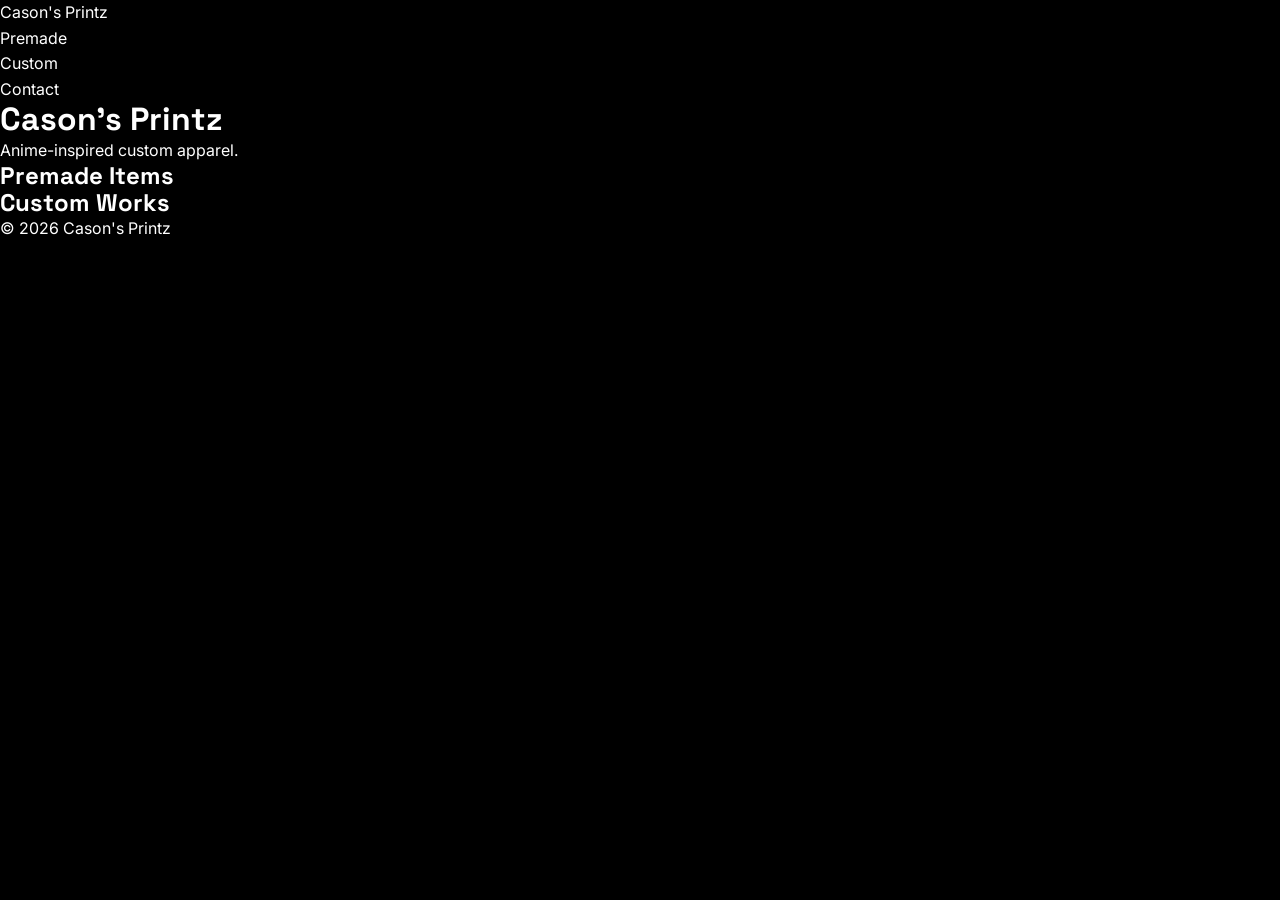
==== index.html @ 518557c8 "Stage 1: project scaffold - Folder structure (css/, js/, images/products/) - index.html shell (hero " ====
<!DOCTYPE html>
<html lang="en">
<head>
  <meta charset="UTF-8" />
  <meta name="viewport" content="width=device-width, initial-scale=1.0" />
  <title>Cason's Printz — Anime-Inspired Custom Apparel</title>
  <meta name="description" content="Cason's Printz — clean, modern, anime-inspired custom apparel. Premade prints and fully custom designs." />

  <!-- Google Fonts (Space Grotesk for headings, Inter for body) -->
  <link rel="preconnect" href="https://fonts.googleapis.com" />
  <link rel="preconnect" href="https://fonts.gstatic.com" crossorigin />
  <link href="https://fonts.googleapis.com/css2?family=Inter:wght@400;500;700&family=Space+Grotesk:wght@500;700&display=swap" rel="stylesheet" />

  <link rel="stylesheet" href="css/styles.css" />
</head>
<body>
  <!-- ===================== HERO / HEADER ===================== -->
  <header id="top" class="hero">
    <nav class="nav">
      <a href="#top" class="brand">Cason's Printz</a>
      <ul class="nav-links">
        <li><a href="#premade">Premade</a></li>
        <li><a href="#custom">Custom</a></li>
        <li><a href="#footer">Contact</a></li>
      </ul>
    </nav>

    <div class="hero-content">
      <h1>Cason's Printz</h1>
      <p class="tagline">Anime-inspired custom apparel.</p>
      <!-- Stage 2 will flesh out hero copy, CTA buttons, and visuals -->
    </div>
  </header>

  <main>
    <!-- ===================== PREMADE ITEMS ===================== -->
    <section id="premade" class="section">
      <div class="container">
        <h2 class="section-title">Premade Items</h2>
        <!-- Product grid injected by js/main.js -->
        <div id="premade-grid" class="product-grid"></div>
      </div>
    </section>

    <!-- ===================== CUSTOM WORKS ===================== -->
    <section id="custom" class="section">
      <div class="container">
        <h2 class="section-title">Custom Works</h2>
        <!-- Product grid injected by js/main.js -->
        <div id="custom-grid" class="product-grid"></div>
      </div>
    </section>

    <!-- ===================== PRODUCT DETAIL VIEW ===================== -->
    <!-- Hash-router (#product/<id>) swaps this in over the page. Built in Stage 4. -->
    <section id="product-view" class="section" hidden>
      <div class="container" id="product-view-content"></div>
    </section>
  </main>

  <!-- ===================== FOOTER ===================== -->
  <footer id="footer" class="footer">
    <div class="container">
      <p>&copy; <span id="year"></span> Cason's Printz</p>
      <!-- Social + contact placeholders built out in Stage 6 -->
    </div>
  </footer>

  <script src="js/main.js"></script>
</body>
</html>
---- css/styles.css ----
/* ==========================================================================
   Cason's Printz — Base Styles
   Stage 1: design tokens / CSS variables only.
   Full layout & component styling lands in Stage 2 (style pass).
   ========================================================================== */

:root {
  /* --- Color palette --- */
  --color-bg: #000000;          /* near-black background */
  --color-surface: #0d0d0f;     /* slightly lifted panels / cards */
  --color-surface-2: #161619;   /* hover / elevated surface */
  --color-text: #ffffff;        /* primary text */
  --color-text-muted: #b3b3b8;  /* secondary text */
  --color-accent: #ff6eb4;      /* cherry blossom pink */
  --color-accent-soft: #ff9ccb; /* lighter pink for hovers/highlights */
  --color-border: #26262b;      /* subtle dividers / card borders */

  /* --- Typography --- */
  --font-heading: "Space Grotesk", "Segoe UI", system-ui, sans-serif;
  --font-body: "Inter", "Segoe UI", system-ui, sans-serif;
  --weight-body: 400;
  --weight-medium: 500;
  --weight-bold: 700;

  /* --- Spacing / layout --- */
  --max-width: 1200px;
  --gap: 1.5rem;
  --radius: 14px;
  --radius-sm: 8px;

  /* --- Effects --- */
  --shadow: 0 8px 30px rgba(0, 0, 0, 0.55);
  --glow: 0 0 0 1px rgba(255, 110, 180, 0.35), 0 0 24px rgba(255, 110, 180, 0.25);
  --transition: 180ms ease;
}

/* --- Reset / base (minimal for Stage 1) --- */
*,
*::before,
*::after {
  box-sizing: border-box;
  margin: 0;
  padding: 0;
}

html {
  scroll-behavior: smooth;
}

body {
  background-color: var(--color-bg);
  color: var(--color-text);
  font-family: var(--font-body);
  font-weight: var(--weight-body);
  line-height: 1.6;
  -webkit-font-smoothing: antialiased;
}

h1, h2, h3 {
  font-family: var(--font-heading);
  font-weight: var(--weight-bold);
  line-height: 1.1;
}

a {
  color: inherit;
  text-decoration: none;
}

img {
  max-width: 100%;
  display: block;
}
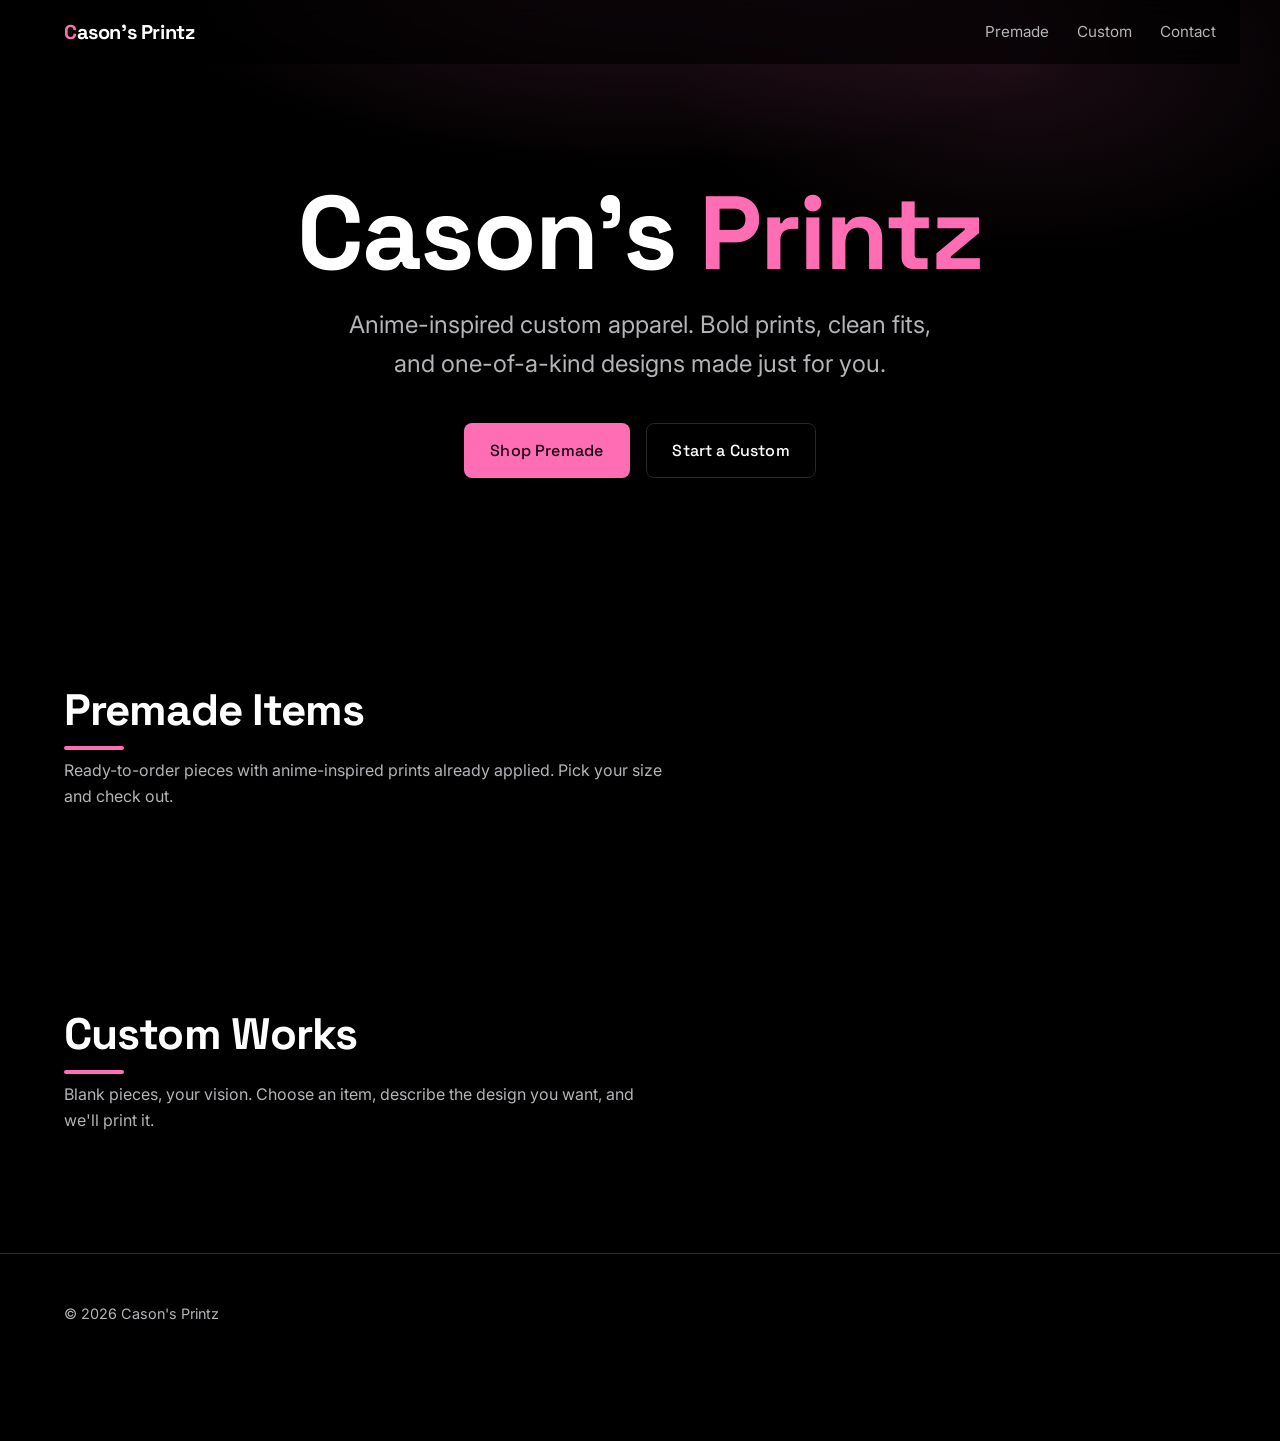
==== commit 1c2d4a29: "Stage 2: style pass - Full dark anime-boutique theme (black/white/cherry-blossom pink) - Sticky blur" ====
--- a/index.html
+++ b/index.html
@@ -26,9 +26,12 @@
     </nav>
 
     <div class="hero-content">
-      <h1>Cason's Printz</h1>
-      <p class="tagline">Anime-inspired custom apparel.</p>
-      <!-- Stage 2 will flesh out hero copy, CTA buttons, and visuals -->
+      <h1>Cason's <span class="accent">Printz</span></h1>
+      <p class="tagline">Anime-inspired custom apparel. Bold prints, clean fits, and one-of-a-kind designs made just for you.</p>
+      <div class="hero-cta">
+        <a href="#premade" class="btn btn-primary">Shop Premade</a>
+        <a href="#custom" class="btn btn-ghost">Start a Custom</a>
+      </div>
     </div>
   </header>
 
@@ -37,6 +40,7 @@
     <section id="premade" class="section">
       <div class="container">
         <h2 class="section-title">Premade Items</h2>
+        <p class="section-intro">Ready-to-order pieces with anime-inspired prints already applied. Pick your size and check out.</p>
         <!-- Product grid injected by js/main.js -->
         <div id="premade-grid" class="product-grid"></div>
       </div>
@@ -46,6 +50,7 @@
     <section id="custom" class="section">
       <div class="container">
         <h2 class="section-title">Custom Works</h2>
+        <p class="section-intro">Blank pieces, your vision. Choose an item, describe the design you want, and we'll print it.</p>
         <!-- Product grid injected by js/main.js -->
         <div id="custom-grid" class="product-grid"></div>
       </div>
--- a/css/styles.css
+++ b/css/styles.css
@@ -1,7 +1,6 @@
 /* ==========================================================================
-   Cason's Printz — Base Styles
-   Stage 1: design tokens / CSS variables only.
-   Full layout & component styling lands in Stage 2 (style pass).
+   Cason's Printz — Styles
+   Dark, modern, anime-boutique. Black / white / cherry-blossom pink.
    ========================================================================== */
 
 :root {
@@ -13,6 +12,7 @@
   --color-text-muted: #b3b3b8;  /* secondary text */
   --color-accent: #ff6eb4;      /* cherry blossom pink */
   --color-accent-soft: #ff9ccb; /* lighter pink for hovers/highlights */
+  --color-accent-deep: #d64f93; /* pressed / deeper pink */
   --color-border: #26262b;      /* subtle dividers / card borders */
 
   /* --- Typography --- */
@@ -34,7 +34,7 @@
   --transition: 180ms ease;
 }
 
-/* --- Reset / base (minimal for Stage 1) --- */
+/* --- Reset / base --- */
 *,
 *::before,
 *::after {
@@ -54,12 +54,14 @@
   font-weight: var(--weight-body);
   line-height: 1.6;
   -webkit-font-smoothing: antialiased;
+  overflow-x: hidden;
 }
 
 h1, h2, h3 {
   font-family: var(--font-heading);
   font-weight: var(--weight-bold);
   line-height: 1.1;
+  letter-spacing: -0.02em;
 }
 
 a {
@@ -71,3 +73,289 @@
   max-width: 100%;
   display: block;
 }
+
+.container {
+  width: 100%;
+  max-width: var(--max-width);
+  margin: 0 auto;
+  padding: 0 1.5rem;
+}
+
+/* ==========================================================================
+   Buttons
+   ========================================================================== */
+.btn {
+  display: inline-flex;
+  align-items: center;
+  justify-content: center;
+  gap: 0.5rem;
+  font-family: var(--font-heading);
+  font-weight: var(--weight-medium);
+  font-size: 1rem;
+  letter-spacing: 0.01em;
+  padding: 0.85rem 1.6rem;
+  border-radius: var(--radius-sm);
+  border: 1px solid transparent;
+  cursor: pointer;
+  transition: transform var(--transition), background-color var(--transition),
+    box-shadow var(--transition), border-color var(--transition), color var(--transition);
+}
+
+.btn-primary {
+  background-color: var(--color-accent);
+  color: #1a0010;
+}
+
+.btn-primary:hover {
+  background-color: var(--color-accent-soft);
+  box-shadow: var(--glow);
+  transform: translateY(-2px);
+}
+
+.btn-primary:active {
+  background-color: var(--color-accent-deep);
+  transform: translateY(0);
+}
+
+.btn-ghost {
+  background-color: transparent;
+  color: var(--color-text);
+  border-color: var(--color-border);
+}
+
+.btn-ghost:hover {
+  border-color: var(--color-accent);
+  color: var(--color-accent-soft);
+  transform: translateY(-2px);
+}
+
+.btn-block {
+  width: 100%;
+}
+
+/* ==========================================================================
+   Navigation
+   ========================================================================== */
+.nav {
+  position: sticky;
+  top: 0;
+  z-index: 50;
+  display: flex;
+  align-items: center;
+  justify-content: space-between;
+  max-width: var(--max-width);
+  margin: 0 auto;
+  padding: 1rem 1.5rem;
+  background: rgba(0, 0, 0, 0.65);
+  backdrop-filter: blur(10px);
+  -webkit-backdrop-filter: blur(10px);
+}
+
+.brand {
+  font-family: var(--font-heading);
+  font-weight: var(--weight-bold);
+  font-size: 1.25rem;
+  letter-spacing: -0.02em;
+}
+
+.brand::first-letter {
+  color: var(--color-accent);
+}
+
+.nav-links {
+  display: flex;
+  gap: 1.75rem;
+  list-style: none;
+}
+
+.nav-links a {
+  font-size: 0.95rem;
+  color: var(--color-text-muted);
+  position: relative;
+  transition: color var(--transition);
+}
+
+.nav-links a::after {
+  content: "";
+  position: absolute;
+  left: 0;
+  bottom: -4px;
+  width: 0;
+  height: 2px;
+  background: var(--color-accent);
+  transition: width var(--transition);
+}
+
+.nav-links a:hover {
+  color: var(--color-text);
+}
+
+.nav-links a:hover::after {
+  width: 100%;
+}
+
+/* ==========================================================================
+   Hero
+   ========================================================================== */
+.hero {
+  position: relative;
+  isolation: isolate;
+  margin-top: -68px;       /* pull hero up under the sticky nav */
+  padding-top: 68px;
+}
+
+.hero::before {
+  /* soft pink bloom behind the hero */
+  content: "";
+  position: absolute;
+  inset: 0;
+  z-index: -1;
+  background:
+    radial-gradient(60% 50% at 50% 0%, rgba(255, 110, 180, 0.18), transparent 70%),
+    radial-gradient(40% 40% at 80% 20%, rgba(255, 110, 180, 0.10), transparent 70%);
+}
+
+.hero-content {
+  max-width: var(--max-width);
+  margin: 0 auto;
+  padding: 7rem 1.5rem 8rem;
+  text-align: center;
+}
+
+.hero h1 {
+  font-size: clamp(3rem, 9vw, 6.5rem);
+  margin-bottom: 1rem;
+}
+
+.hero h1 .accent {
+  color: var(--color-accent);
+}
+
+.tagline {
+  font-size: clamp(1.1rem, 2.5vw, 1.5rem);
+  color: var(--color-text-muted);
+  max-width: 620px;
+  margin: 0 auto 2.5rem;
+}
+
+.hero-cta {
+  display: flex;
+  gap: 1rem;
+  justify-content: center;
+  flex-wrap: wrap;
+}
+
+/* ==========================================================================
+   Sections
+   ========================================================================== */
+.section {
+  padding: 5rem 0;
+  scroll-margin-top: 80px;
+}
+
+.section-title {
+  font-size: clamp(1.8rem, 4vw, 2.75rem);
+  margin-bottom: 0.5rem;
+}
+
+.section-title::after {
+  content: "";
+  display: block;
+  width: 60px;
+  height: 4px;
+  margin-top: 0.75rem;
+  background: var(--color-accent);
+  border-radius: 2px;
+}
+
+.section-intro {
+  color: var(--color-text-muted);
+  max-width: 600px;
+  margin-bottom: 2.5rem;
+}
+
+/* ==========================================================================
+   Product grid + cards (rendered by main.js in Stage 3)
+   ========================================================================== */
+.product-grid {
+  display: grid;
+  grid-template-columns: repeat(auto-fill, minmax(240px, 1fr));
+  gap: var(--gap);
+}
+
+.product-card {
+  background: var(--color-surface);
+  border: 1px solid var(--color-border);
+  border-radius: var(--radius);
+  overflow: hidden;
+  cursor: pointer;
+  transition: transform var(--transition), border-color var(--transition),
+    box-shadow var(--transition);
+}
+
+.product-card:hover {
+  transform: translateY(-6px);
+  border-color: var(--color-accent);
+  box-shadow: var(--shadow), var(--glow);
+}
+
+.product-card__img {
+  aspect-ratio: 3 / 4;
+  width: 100%;
+  object-fit: cover;
+  background: var(--color-surface-2);
+}
+
+.product-card__body {
+  padding: 1rem 1.1rem 1.25rem;
+}
+
+.product-card__name {
+  font-family: var(--font-heading);
+  font-weight: var(--weight-medium);
+  font-size: 1.05rem;
+  margin-bottom: 0.35rem;
+}
+
+.product-card__price {
+  color: var(--color-accent-soft);
+  font-weight: var(--weight-medium);
+}
+
+.product-card__badge {
+  display: inline-block;
+  font-size: 0.7rem;
+  letter-spacing: 0.08em;
+  text-transform: uppercase;
+  color: var(--color-accent);
+  border: 1px solid var(--color-border);
+  border-radius: 999px;
+  padding: 0.15rem 0.6rem;
+  margin-bottom: 0.6rem;
+}
+
+/* ==========================================================================
+   Footer
+   ========================================================================== */
+.footer {
+  border-top: 1px solid var(--color-border);
+  padding: 3rem 0;
+  color: var(--color-text-muted);
+  font-size: 0.9rem;
+}
+
+/* ==========================================================================
+   Responsive
+   ========================================================================== */
+@media (max-width: 640px) {
+  .nav-links {
+    gap: 1rem;
+    font-size: 0.85rem;
+  }
+  .hero-content {
+    padding: 4.5rem 1.5rem 5rem;
+  }
+  .section {
+    padding: 3.5rem 0;
+  }
+}
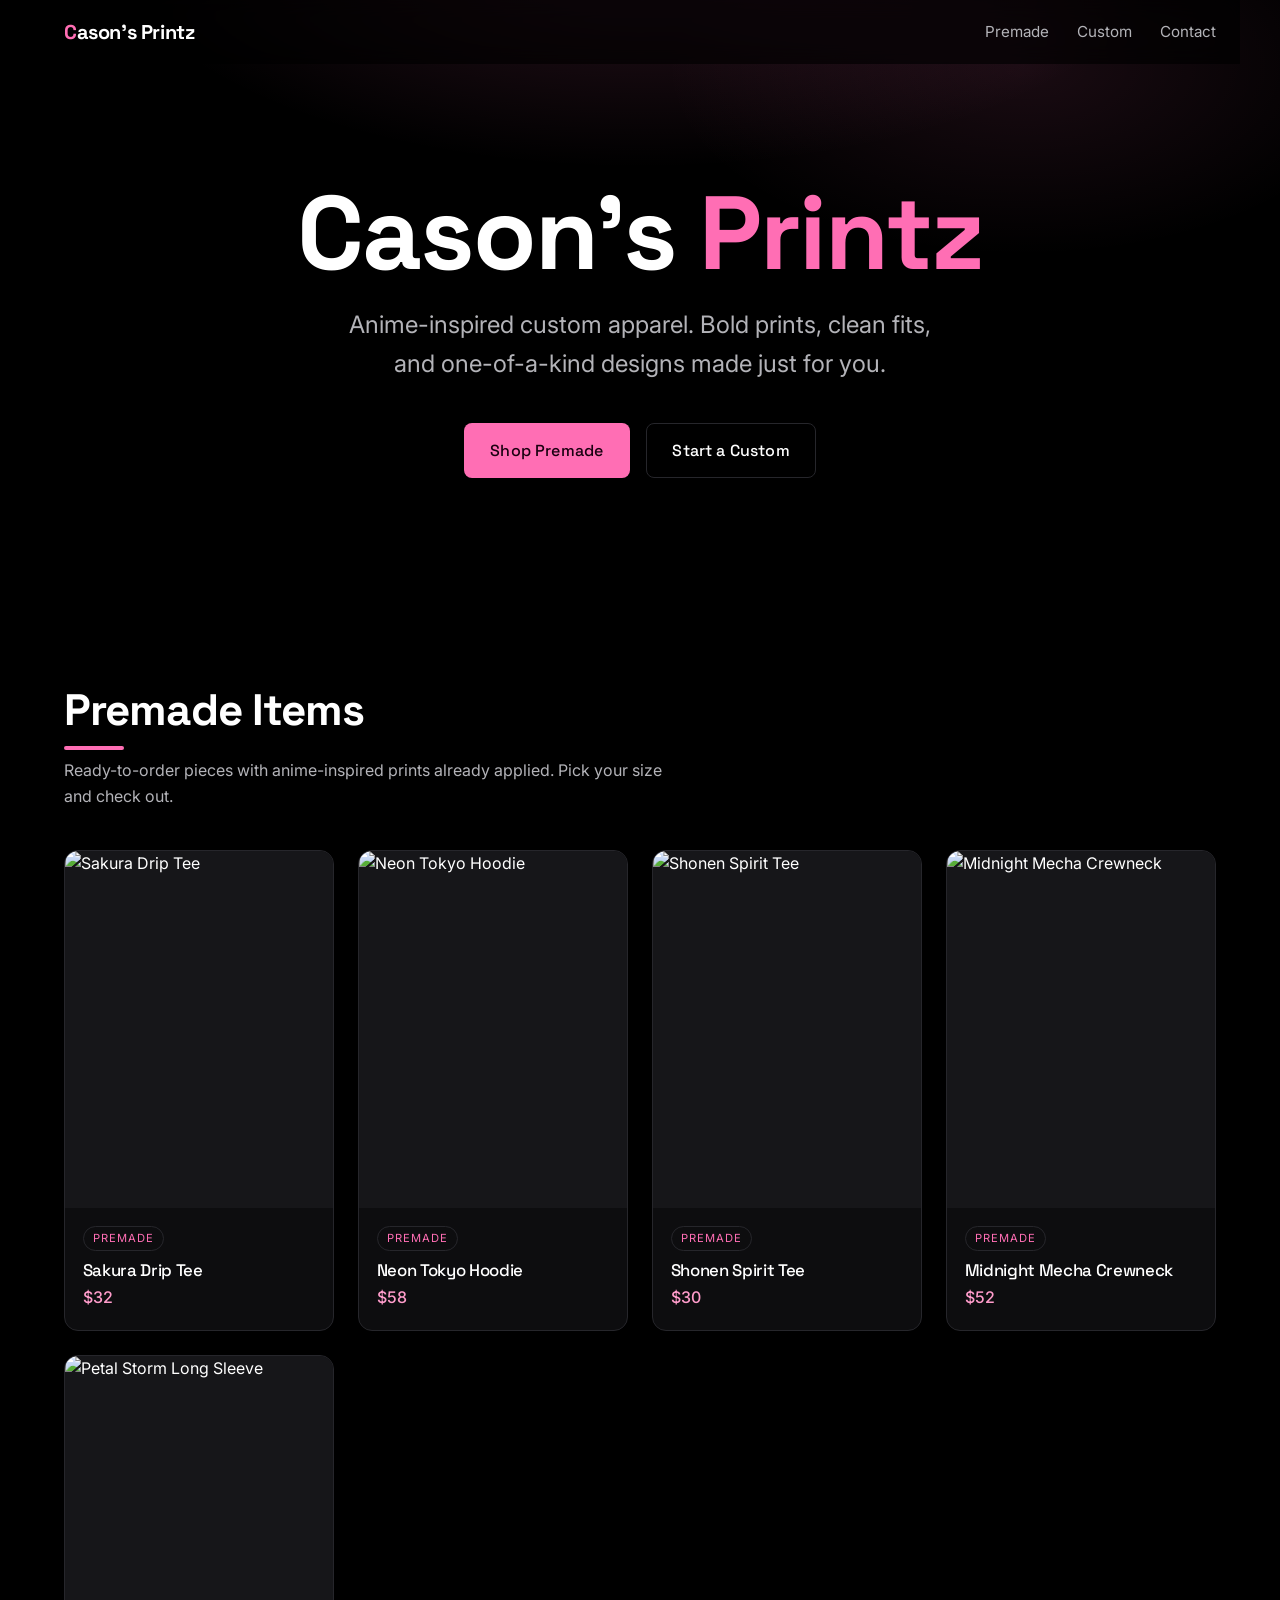
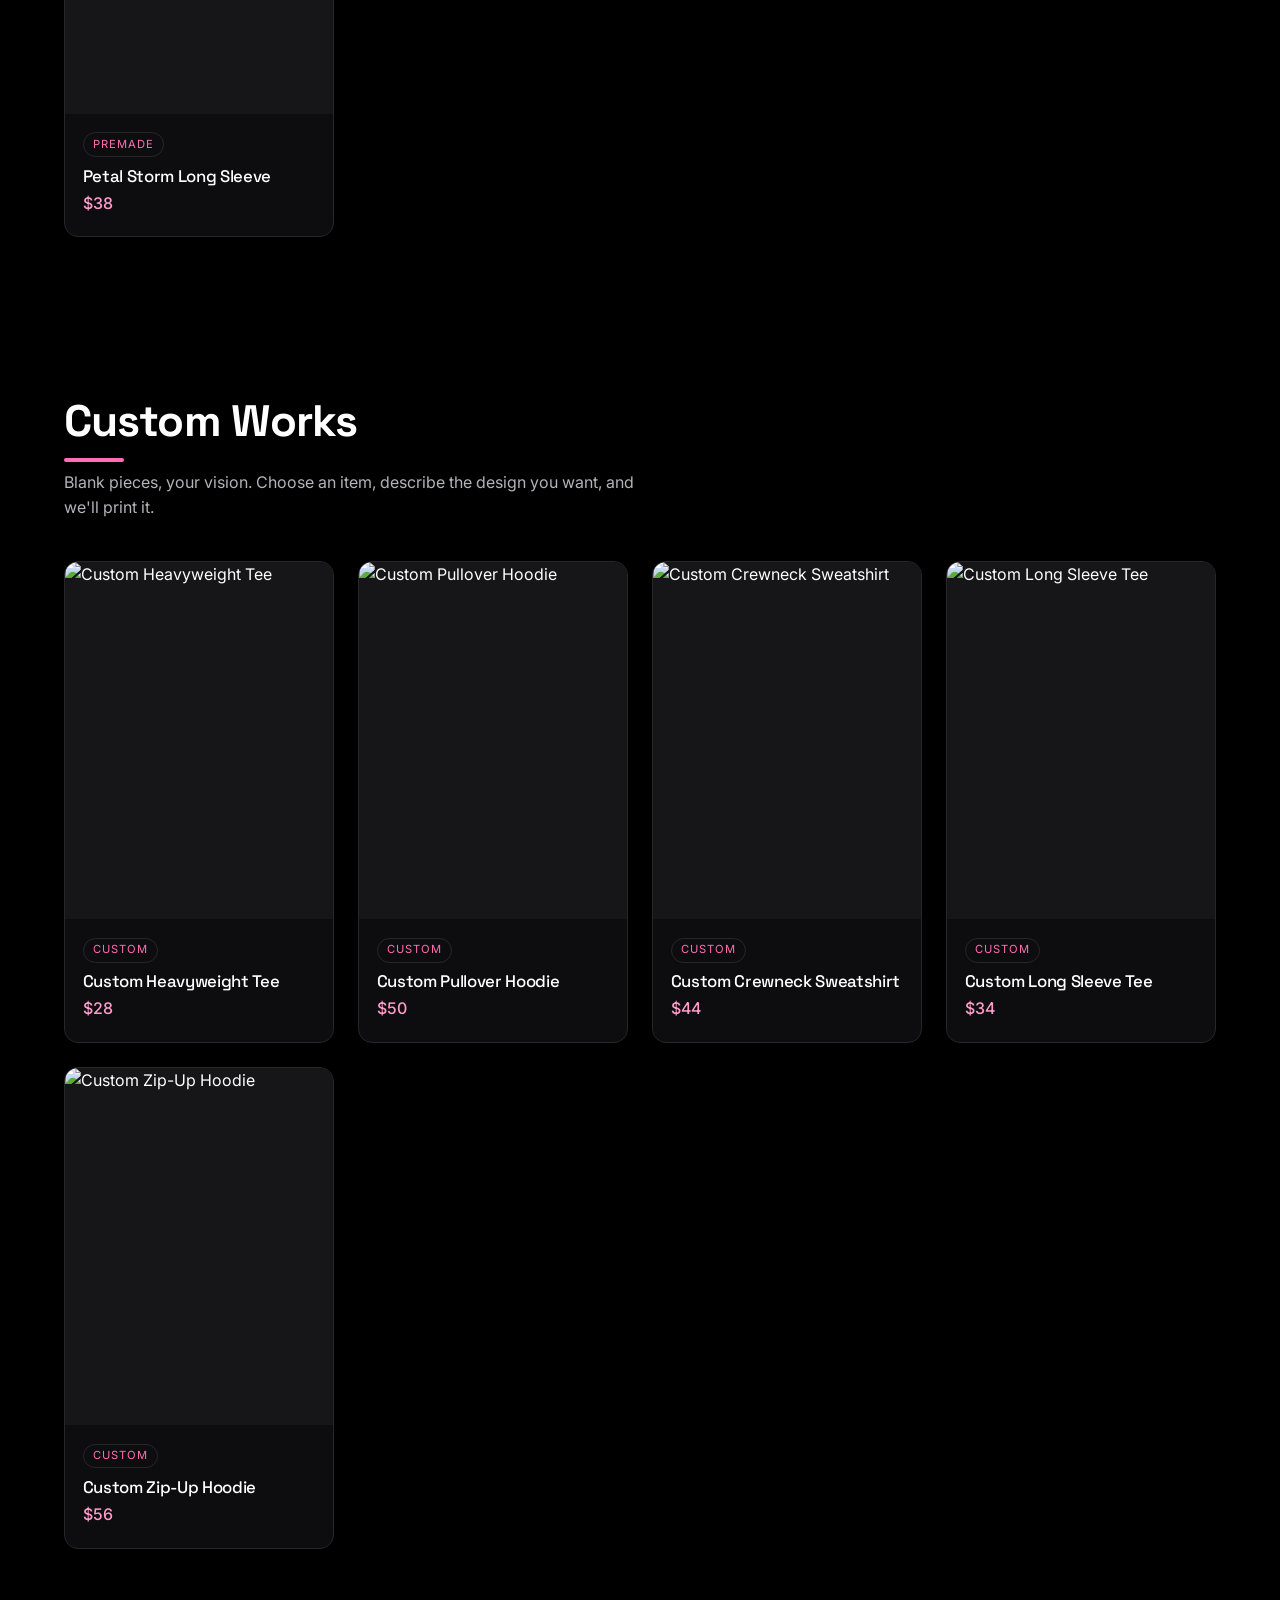
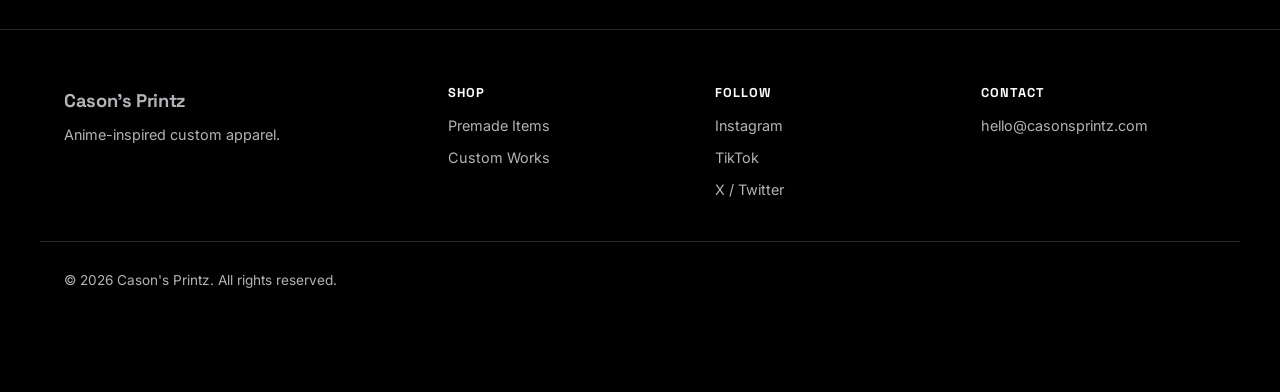
==== commit 7b967bab: "Stage 6: footer + polish - Full footer: brand, Shop links, social placeholders, contact email, copyr" ====
--- a/index.html
+++ b/index.html
@@ -65,9 +65,41 @@
 
   <!-- ===================== FOOTER ===================== -->
   <footer id="footer" class="footer">
-    <div class="container">
-      <p>&copy; <span id="year"></span> Cason's Printz</p>
-      <!-- Social + contact placeholders built out in Stage 6 -->
+    <div class="container footer__grid">
+      <div class="footer__brand">
+        <span class="brand">Cason's Printz</span>
+        <p class="footer__tagline">Anime-inspired custom apparel.</p>
+      </div>
+
+      <div class="footer__col">
+        <h3 class="footer__heading">Shop</h3>
+        <ul class="footer__links">
+          <li><a href="#premade">Premade Items</a></li>
+          <li><a href="#custom">Custom Works</a></li>
+        </ul>
+      </div>
+
+      <div class="footer__col">
+        <h3 class="footer__heading">Follow</h3>
+        <!-- Placeholder social links — swap the href="#" for real URLs -->
+        <ul class="footer__links footer__social">
+          <li><a href="#" aria-label="Instagram (coming soon)">Instagram</a></li>
+          <li><a href="#" aria-label="TikTok (coming soon)">TikTok</a></li>
+          <li><a href="#" aria-label="X / Twitter (coming soon)">X / Twitter</a></li>
+        </ul>
+      </div>
+
+      <div class="footer__col">
+        <h3 class="footer__heading">Contact</h3>
+        <!-- Placeholder contact — swap for a real email -->
+        <ul class="footer__links">
+          <li><a href="mailto:hello@casonsprintz.com">hello@casonsprintz.com</a></li>
+        </ul>
+      </div>
+    </div>
+
+    <div class="container footer__bottom">
+      <p>&copy; <span id="year"></span> Cason's Printz. All rights reserved.</p>
     </div>
   </footer>
 
--- a/css/styles.css
+++ b/css/styles.css
@@ -335,13 +335,204 @@
 }
 
 /* ==========================================================================
+   Product detail page
+   ========================================================================== */
+.back-link {
+  display: inline-flex;
+  align-items: center;
+  gap: 0.4rem;
+  color: var(--color-text-muted);
+  font-size: 0.95rem;
+  margin-bottom: 2rem;
+  transition: color var(--transition);
+}
+
+.back-link:hover {
+  color: var(--color-accent-soft);
+}
+
+.product-detail {
+  display: grid;
+  grid-template-columns: minmax(0, 1fr) minmax(0, 1fr);
+  gap: 3rem;
+  align-items: start;
+}
+
+.product-detail__media img {
+  width: 100%;
+  border-radius: var(--radius);
+  border: 1px solid var(--color-border);
+  background: var(--color-surface-2);
+  aspect-ratio: 3 / 4;
+  object-fit: cover;
+}
+
+.product-detail__info h1 {
+  font-size: clamp(1.8rem, 4vw, 2.8rem);
+  margin: 0.75rem 0 0.5rem;
+}
+
+.product-detail__price {
+  font-family: var(--font-heading);
+  font-size: 1.5rem;
+  color: var(--color-accent-soft);
+  margin-bottom: 1.25rem;
+}
+
+.product-detail__desc {
+  color: var(--color-text-muted);
+  margin-bottom: 2rem;
+}
+
+/* Form fields */
+.field {
+  margin-bottom: 1.75rem;
+}
+
+.field__label {
+  display: block;
+  font-family: var(--font-heading);
+  font-weight: var(--weight-medium);
+  font-size: 0.95rem;
+  margin-bottom: 0.6rem;
+}
+
+.field__hint {
+  font-size: 0.85rem;
+  color: var(--color-text-muted);
+  margin-top: 0.5rem;
+}
+
+/* Size selector */
+.size-options {
+  display: flex;
+  flex-wrap: wrap;
+  gap: 0.6rem;
+}
+
+.size-btn {
+  min-width: 3rem;
+  padding: 0.6rem 0.9rem;
+  font-family: var(--font-heading);
+  font-weight: var(--weight-medium);
+  color: var(--color-text);
+  background: var(--color-surface);
+  border: 1px solid var(--color-border);
+  border-radius: var(--radius-sm);
+  cursor: pointer;
+  transition: border-color var(--transition), background-color var(--transition),
+    color var(--transition);
+}
+
+.size-btn:hover {
+  border-color: var(--color-accent);
+}
+
+.size-btn.is-selected {
+  background: var(--color-accent);
+  border-color: var(--color-accent);
+  color: #1a0010;
+}
+
+/* Custom design prompt */
+.prompt-field {
+  width: 100%;
+  padding: 0.9rem 1rem;
+  font-family: var(--font-body);
+  font-size: 1rem;
+  color: var(--color-text);
+  background: var(--color-surface);
+  border: 1px solid var(--color-border);
+  border-radius: var(--radius-sm);
+  resize: vertical;
+  transition: border-color var(--transition), box-shadow var(--transition);
+}
+
+.prompt-field:focus {
+  outline: none;
+  border-color: var(--color-accent);
+  box-shadow: var(--glow);
+}
+
+.prompt-field::placeholder {
+  color: #6b6b72;
+}
+
+@media (max-width: 760px) {
+  .product-detail {
+    grid-template-columns: 1fr;
+    gap: 1.75rem;
+  }
+}
+
+/* ==========================================================================
    Footer
    ========================================================================== */
 .footer {
   border-top: 1px solid var(--color-border);
-  padding: 3rem 0;
+  padding: 3.5rem 0 2rem;
   color: var(--color-text-muted);
   font-size: 0.9rem;
+}
+
+.footer__grid {
+  display: grid;
+  grid-template-columns: 1.5fr 1fr 1fr 1fr;
+  gap: 2rem;
+  margin-bottom: 2.5rem;
+}
+
+.footer__brand .brand {
+  font-size: 1.15rem;
+}
+
+.footer__tagline {
+  margin-top: 0.5rem;
+  max-width: 220px;
+}
+
+.footer__heading {
+  font-family: var(--font-heading);
+  font-size: 0.8rem;
+  letter-spacing: 0.08em;
+  text-transform: uppercase;
+  color: var(--color-text);
+  margin-bottom: 0.9rem;
+}
+
+.footer__links {
+  list-style: none;
+  display: flex;
+  flex-direction: column;
+  gap: 0.55rem;
+}
+
+.footer__links a {
+  color: var(--color-text-muted);
+  transition: color var(--transition);
+}
+
+.footer__links a:hover {
+  color: var(--color-accent-soft);
+}
+
+.footer__bottom {
+  border-top: 1px solid var(--color-border);
+  padding-top: 1.75rem;
+  font-size: 0.85rem;
+}
+
+@media (max-width: 760px) {
+  .footer__grid {
+    grid-template-columns: 1fr 1fr;
+    gap: 1.75rem;
+  }
+}
+
+@media (max-width: 420px) {
+  .footer__grid {
+    grid-template-columns: 1fr;
+  }
 }
 
 /* ==========================================================================
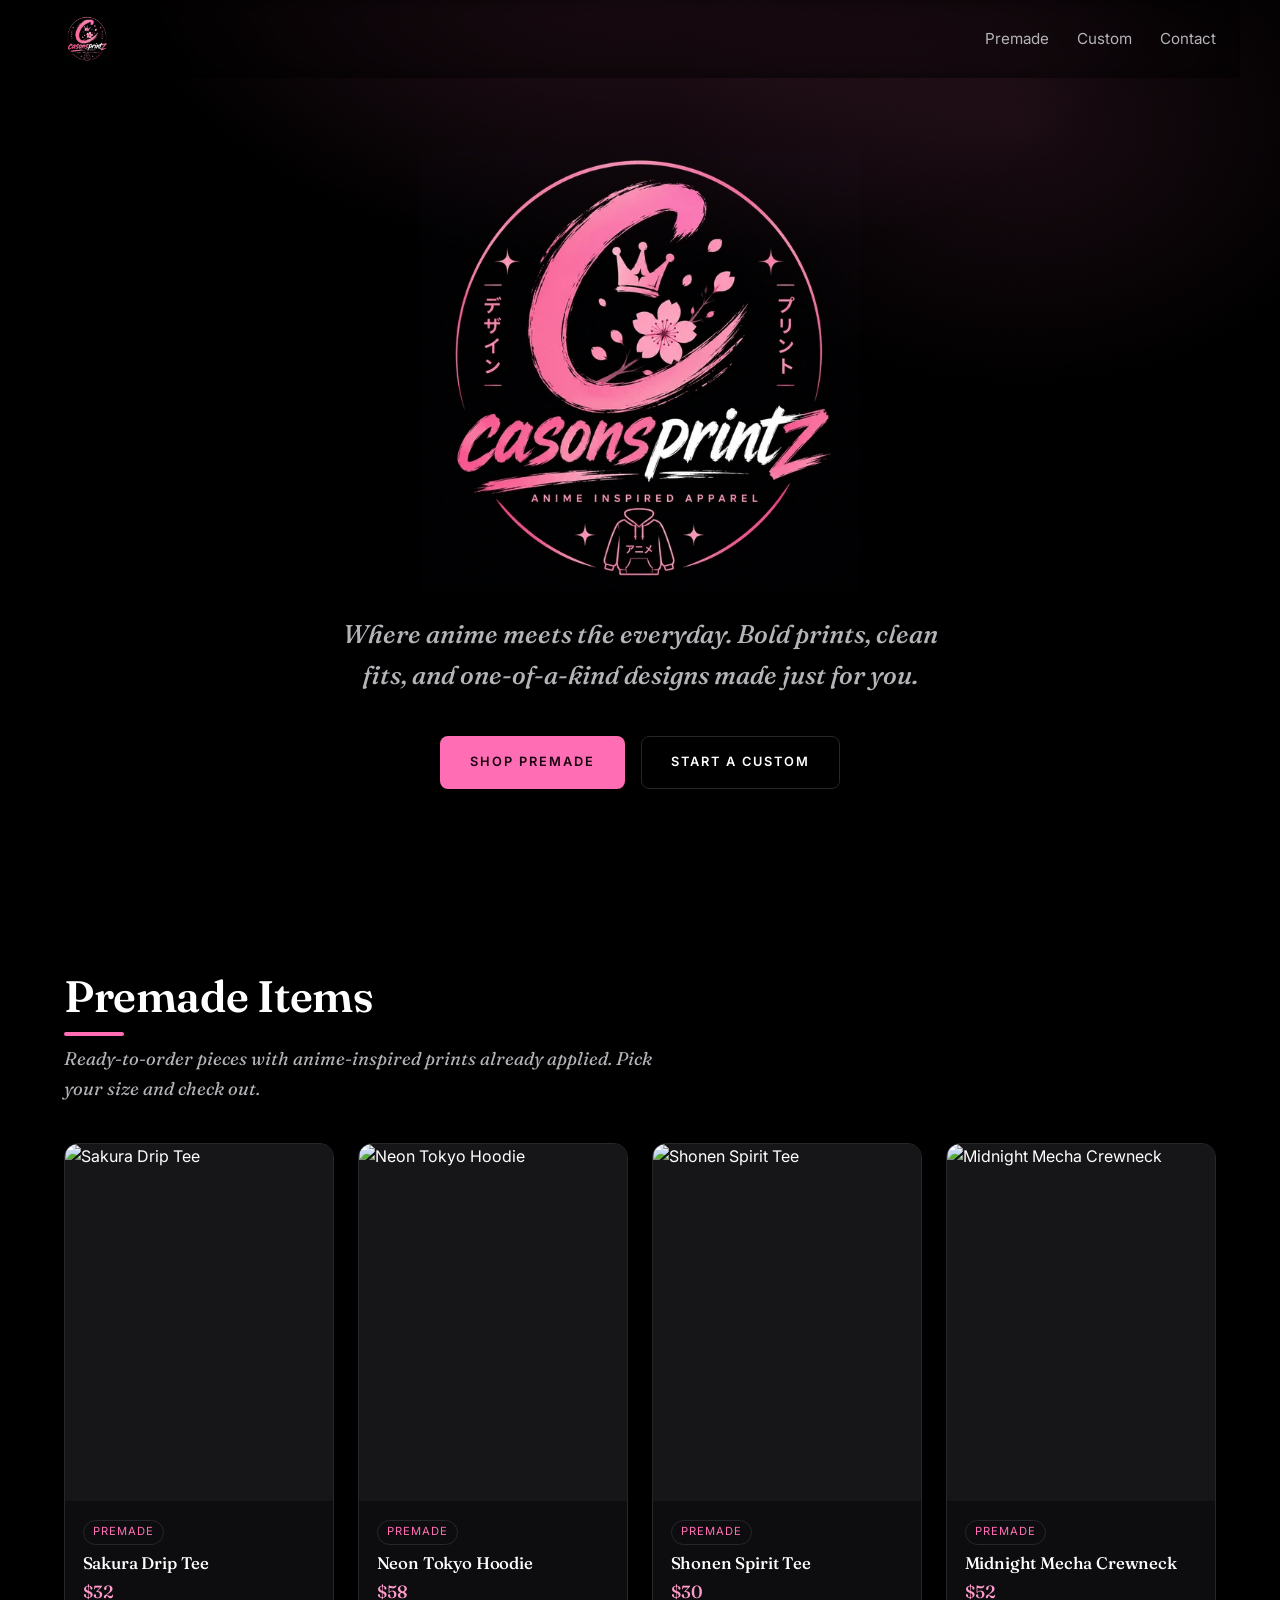
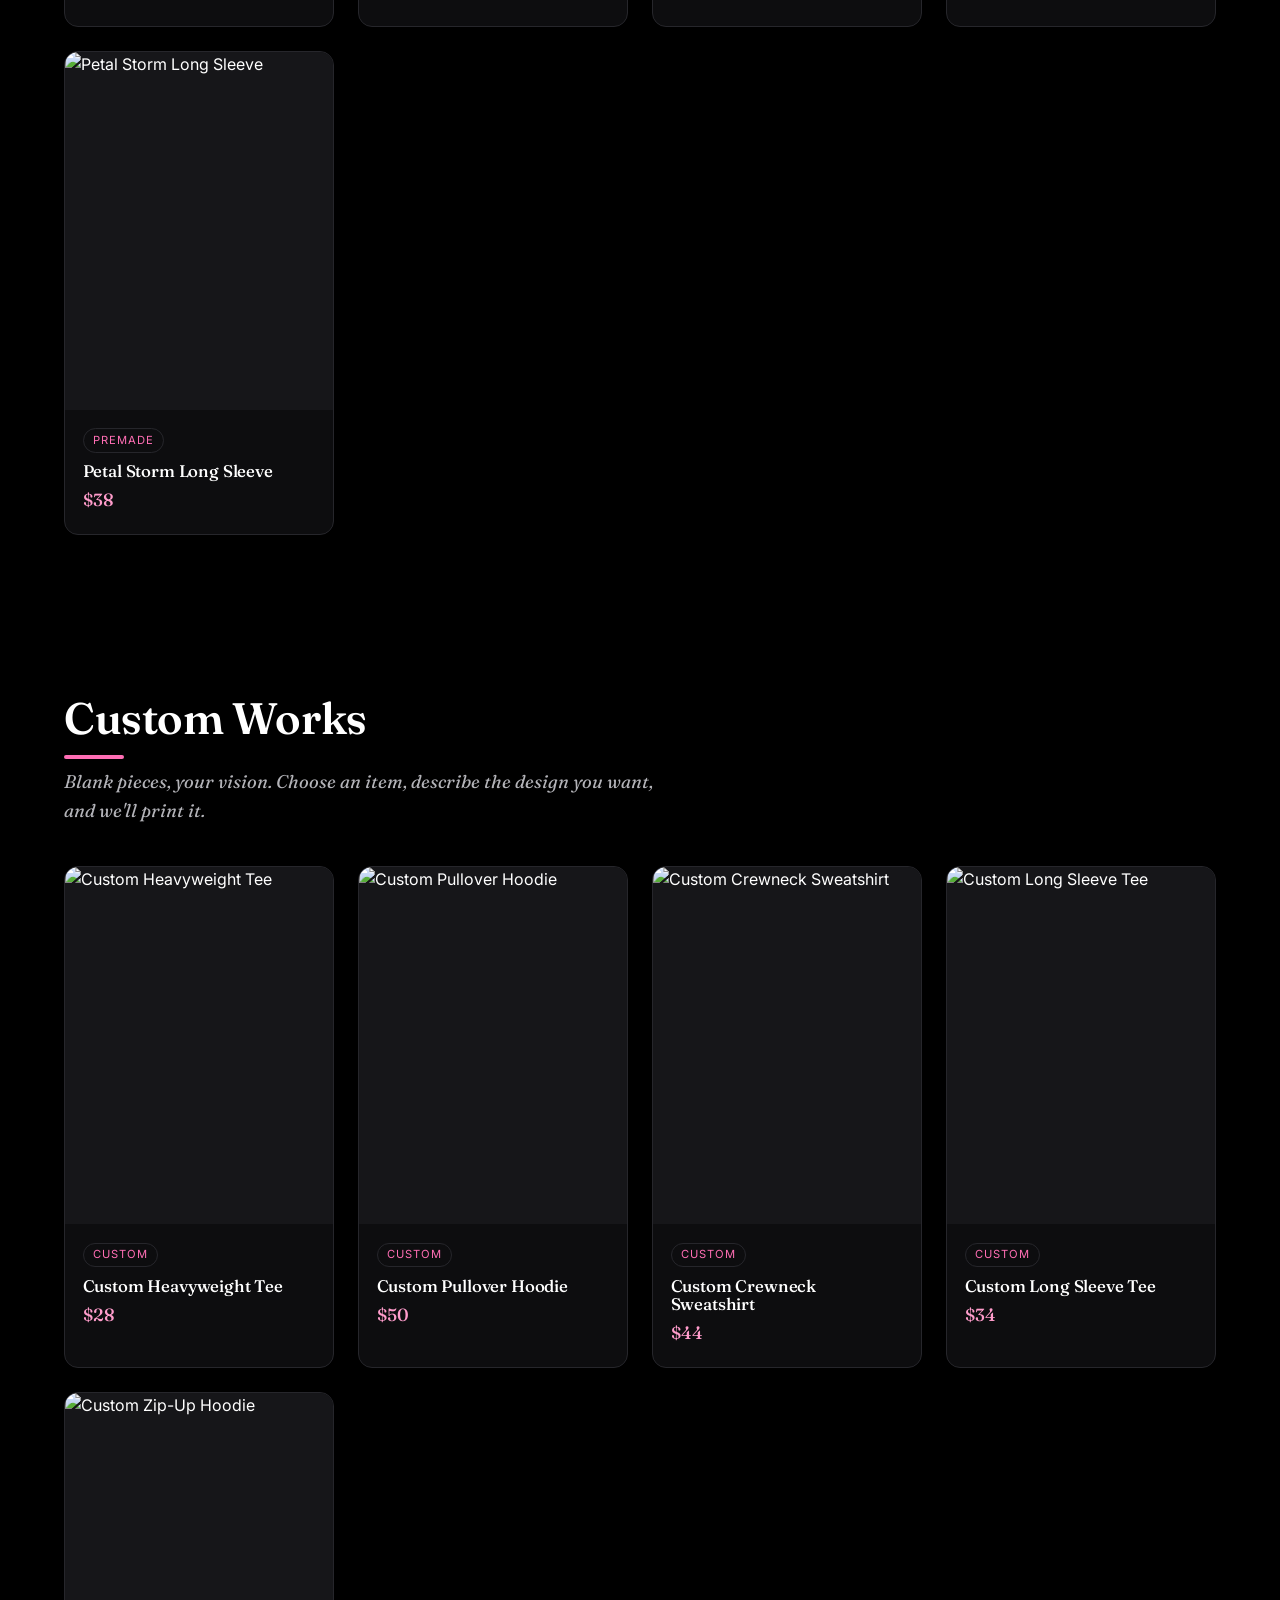
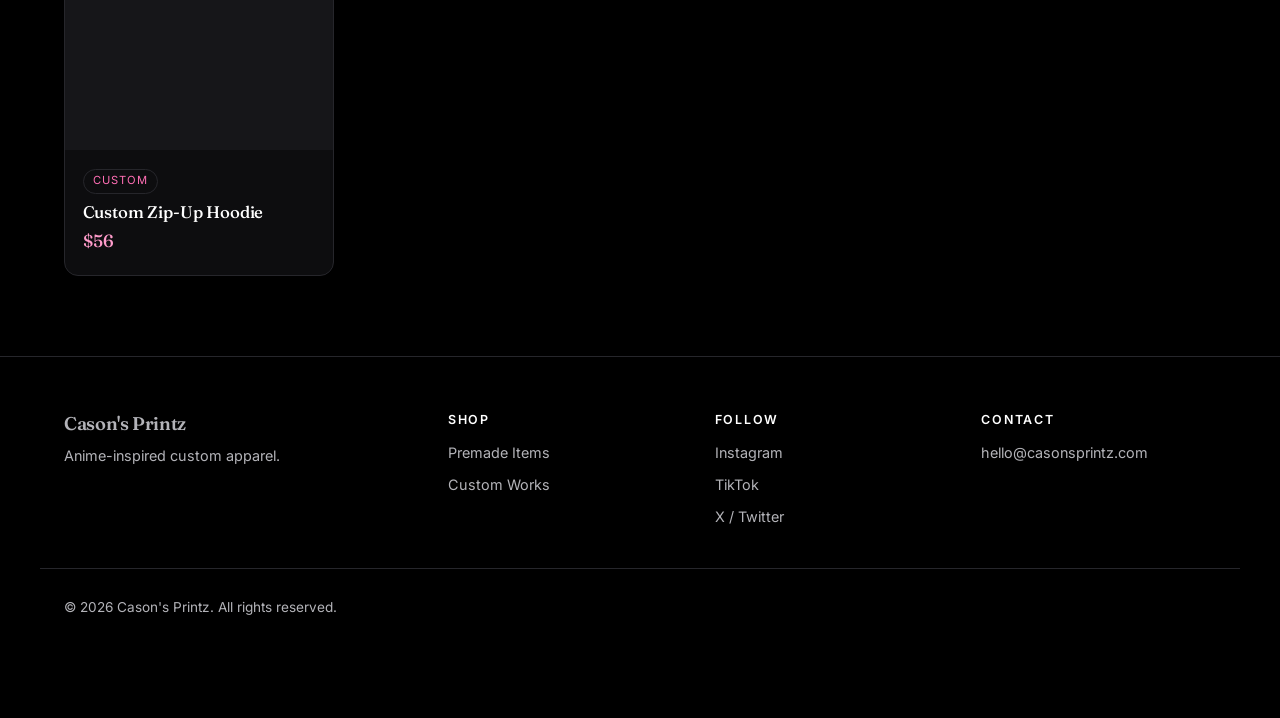
==== commit 97e9e380: "Rebrand: add logo + boutique typography - Add brand logo (optimized webp 44KB + png fallback) in nav" ====
--- a/index.html
+++ b/index.html
@@ -9,7 +9,7 @@
   <!-- Google Fonts (Space Grotesk for headings, Inter for body) -->
   <link rel="preconnect" href="https://fonts.googleapis.com" />
   <link rel="preconnect" href="https://fonts.gstatic.com" crossorigin />
-  <link href="https://fonts.googleapis.com/css2?family=Inter:wght@400;500;700&family=Space+Grotesk:wght@500;700&display=swap" rel="stylesheet" />
+  <link href="https://fonts.googleapis.com/css2?family=Fraunces:ital,opsz,wght@0,9..144,500;0,9..144,600;0,9..144,700;1,9..144,500;1,9..144,600&family=Inter:wght@400;500;600;700&display=swap" rel="stylesheet" />
 
   <link rel="stylesheet" href="css/styles.css" />
 </head>
@@ -17,7 +17,12 @@
   <!-- ===================== HERO / HEADER ===================== -->
   <header id="top" class="hero">
     <nav class="nav">
-      <a href="#top" class="brand">Cason's Printz</a>
+      <a href="#top" class="brand" aria-label="Cason's Printz — home">
+        <picture>
+          <source srcset="images/logo.webp" type="image/webp" />
+          <img src="images/logo.png" alt="Cason's Printz" class="brand-logo" width="44" height="44" />
+        </picture>
+      </a>
       <ul class="nav-links">
         <li><a href="#premade">Premade</a></li>
         <li><a href="#custom">Custom</a></li>
@@ -26,8 +31,12 @@
     </nav>
 
     <div class="hero-content">
-      <h1>Cason's <span class="accent">Printz</span></h1>
-      <p class="tagline">Anime-inspired custom apparel. Bold prints, clean fits, and one-of-a-kind designs made just for you.</p>
+      <h1 class="visually-hidden">Cason's Printz — Anime Inspired Apparel</h1>
+      <picture>
+        <source srcset="images/logo.webp" type="image/webp" />
+        <img src="images/logo.png" alt="Cason's Printz — Anime Inspired Apparel" class="hero-logo" width="460" height="460" />
+      </picture>
+      <p class="tagline">Where anime meets the everyday. Bold prints, clean fits, and one-of-a-kind designs made just for you.</p>
       <div class="hero-cta">
         <a href="#premade" class="btn btn-primary">Shop Premade</a>
         <a href="#custom" class="btn btn-ghost">Start a Custom</a>
--- a/css/styles.css
+++ b/css/styles.css
@@ -15,12 +15,16 @@
   --color-accent-deep: #d64f93; /* pressed / deeper pink */
   --color-border: #26262b;      /* subtle dividers / card borders */
 
-  /* --- Typography --- */
-  --font-heading: "Space Grotesk", "Segoe UI", system-ui, sans-serif;
+  /* --- Typography ---
+     Fraunces = warm, boutique display serif (headings, names, prices).
+     Inter    = clean body + small UI labels. */
+  --font-display: "Fraunces", Georgia, "Times New Roman", serif;
+  --font-heading: var(--font-display); /* alias kept for existing rules */
   --font-body: "Inter", "Segoe UI", system-ui, sans-serif;
+  --font-ui: "Inter", "Segoe UI", system-ui, sans-serif;
   --weight-body: 400;
   --weight-medium: 500;
-  --weight-bold: 700;
+  --weight-bold: 600;
 
   /* --- Spacing / layout --- */
   --max-width: 1200px;
@@ -58,10 +62,24 @@
 }
 
 h1, h2, h3 {
-  font-family: var(--font-heading);
+  font-family: var(--font-display);
   font-weight: var(--weight-bold);
-  line-height: 1.1;
-  letter-spacing: -0.02em;
+  font-optical-sizing: auto;
+  line-height: 1.08;
+  letter-spacing: -0.01em;
+}
+
+/* Screen-reader-only (keeps an <h1> for SEO behind the logo image) */
+.visually-hidden {
+  position: absolute !important;
+  width: 1px;
+  height: 1px;
+  padding: 0;
+  margin: -1px;
+  overflow: hidden;
+  clip: rect(0, 0, 0, 0);
+  white-space: nowrap;
+  border: 0;
 }
 
 a {
@@ -89,11 +107,12 @@
   align-items: center;
   justify-content: center;
   gap: 0.5rem;
-  font-family: var(--font-heading);
-  font-weight: var(--weight-medium);
-  font-size: 1rem;
-  letter-spacing: 0.01em;
-  padding: 0.85rem 1.6rem;
+  font-family: var(--font-ui);
+  font-weight: 600;
+  font-size: 0.8rem;
+  letter-spacing: 0.16em;
+  text-transform: uppercase;
+  padding: 0.95rem 1.8rem;
   border-radius: var(--radius-sm);
   border: 1px solid transparent;
   cursor: pointer;
@@ -162,6 +181,23 @@
   color: var(--color-accent);
 }
 
+.brand {
+  display: inline-flex;
+  align-items: center;
+  line-height: 0;
+}
+
+.brand-logo {
+  height: 46px;
+  width: auto;
+  mix-blend-mode: screen; /* drops the logo's black bg into the page black */
+  transition: transform var(--transition);
+}
+
+.brand:hover .brand-logo {
+  transform: scale(1.05);
+}
+
 .nav-links {
   display: flex;
   gap: 1.75rem;
@@ -218,23 +254,25 @@
 .hero-content {
   max-width: var(--max-width);
   margin: 0 auto;
-  padding: 7rem 1.5rem 8rem;
+  padding: 4.5rem 1.5rem 6.5rem;
   text-align: center;
 }
 
-.hero h1 {
-  font-size: clamp(3rem, 9vw, 6.5rem);
-  margin-bottom: 1rem;
-}
-
-.hero h1 .accent {
-  color: var(--color-accent);
+.hero-logo {
+  width: min(440px, 80vw);
+  height: auto;
+  margin: 0 auto 1.5rem;
+  display: block;
+  mix-blend-mode: screen; /* drops the logo's black bg into the page black */
 }
 
 .tagline {
-  font-size: clamp(1.1rem, 2.5vw, 1.5rem);
-  color: var(--color-text-muted);
-  max-width: 620px;
+  font-family: var(--font-display);
+  font-style: italic;
+  font-weight: var(--weight-medium);
+  font-size: clamp(1.15rem, 2.5vw, 1.6rem);
+  color: var(--color-text-muted);
+  max-width: 600px;
   margin: 0 auto 2.5rem;
 }
 
@@ -269,6 +307,9 @@
 }
 
 .section-intro {
+  font-family: var(--font-display);
+  font-style: italic;
+  font-size: 1.15rem;
   color: var(--color-text-muted);
   max-width: 600px;
   margin-bottom: 2.5rem;
@@ -318,6 +359,8 @@
 }
 
 .product-card__price {
+  font-family: var(--font-display);
+  font-size: 1.1rem;
   color: var(--color-accent-soft);
   font-weight: var(--weight-medium);
 }
@@ -391,10 +434,13 @@
 
 .field__label {
   display: block;
-  font-family: var(--font-heading);
-  font-weight: var(--weight-medium);
-  font-size: 0.95rem;
-  margin-bottom: 0.6rem;
+  font-family: var(--font-ui);
+  font-weight: 600;
+  font-size: 0.78rem;
+  text-transform: uppercase;
+  letter-spacing: 0.14em;
+  color: var(--color-text-muted);
+  margin-bottom: 0.7rem;
 }
 
 .field__hint {
@@ -413,8 +459,9 @@
 .size-btn {
   min-width: 3rem;
   padding: 0.6rem 0.9rem;
-  font-family: var(--font-heading);
-  font-weight: var(--weight-medium);
+  font-family: var(--font-ui);
+  font-weight: 600;
+  letter-spacing: 0.04em;
   color: var(--color-text);
   background: var(--color-surface);
   border: 1px solid var(--color-border);
@@ -492,9 +539,10 @@
 }
 
 .footer__heading {
-  font-family: var(--font-heading);
-  font-size: 0.8rem;
-  letter-spacing: 0.08em;
+  font-family: var(--font-ui);
+  font-weight: 600;
+  font-size: 0.78rem;
+  letter-spacing: 0.14em;
   text-transform: uppercase;
   color: var(--color-text);
   margin-bottom: 0.9rem;
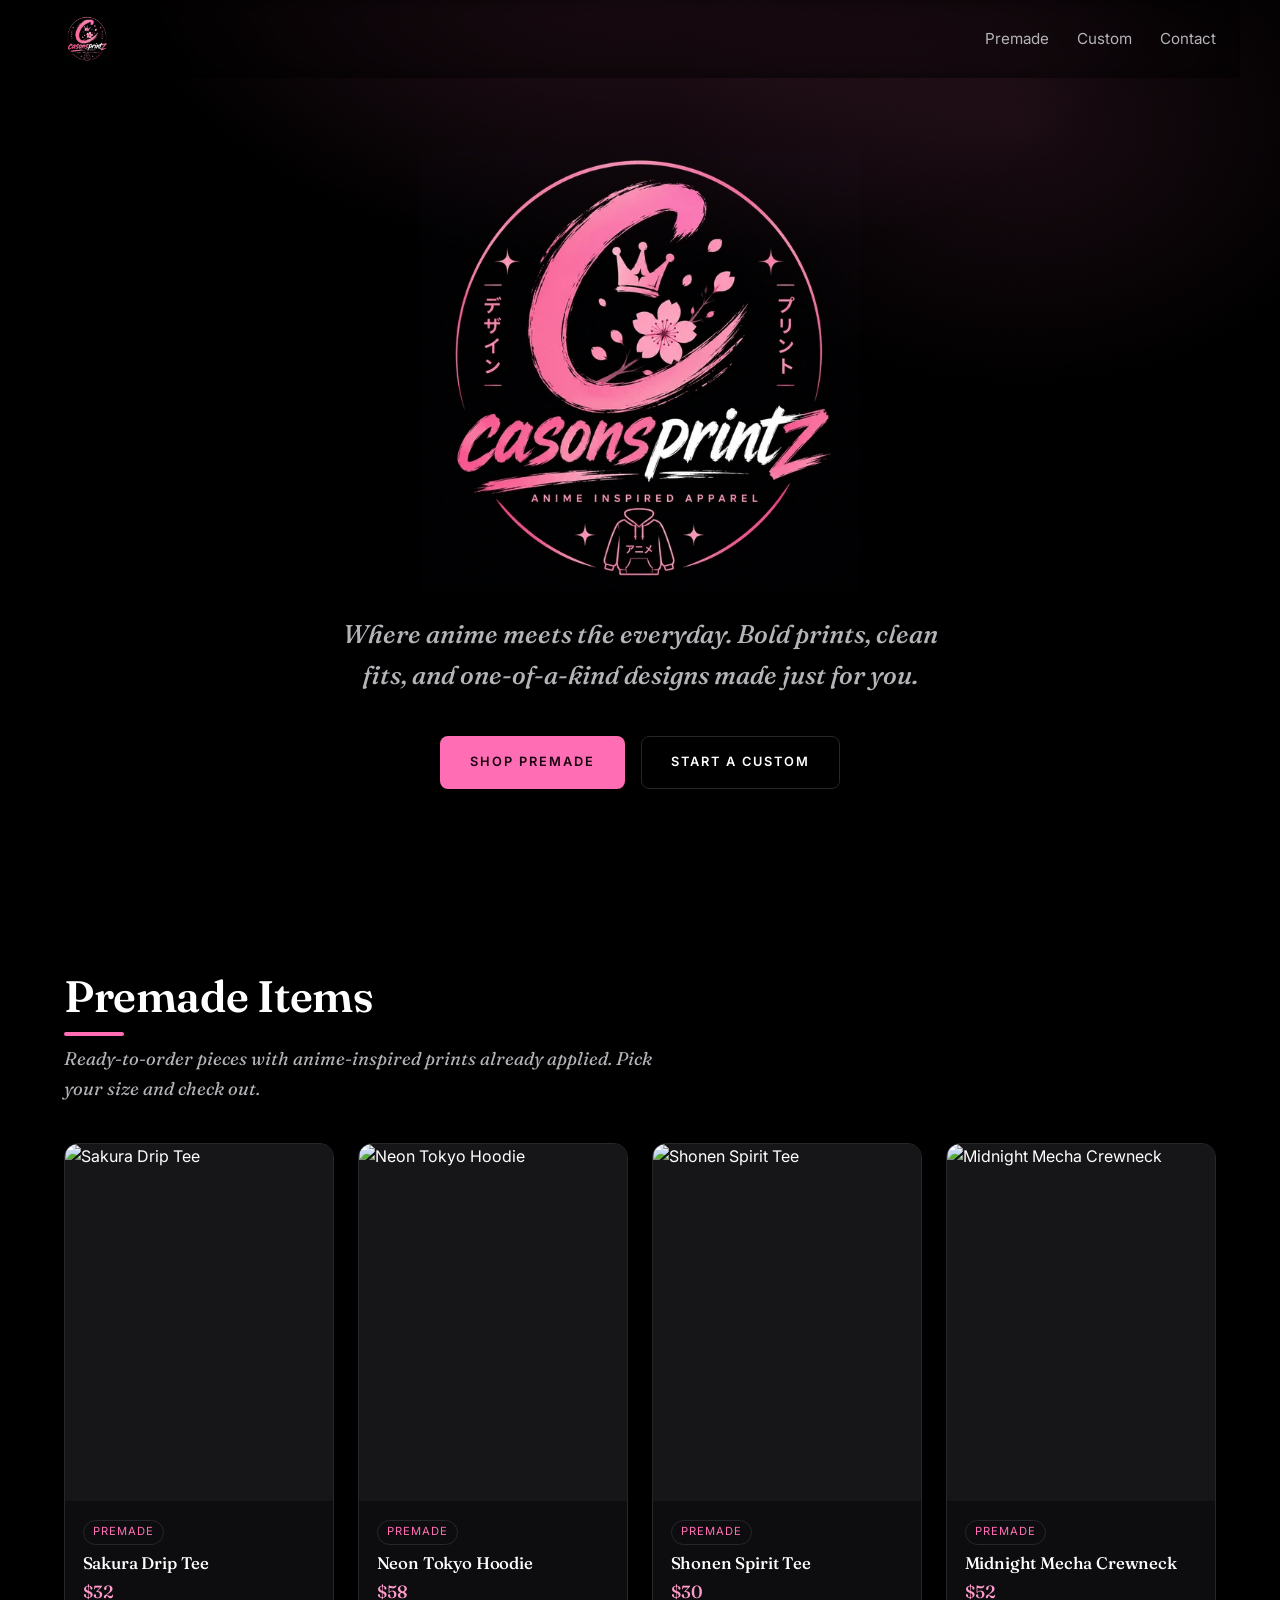
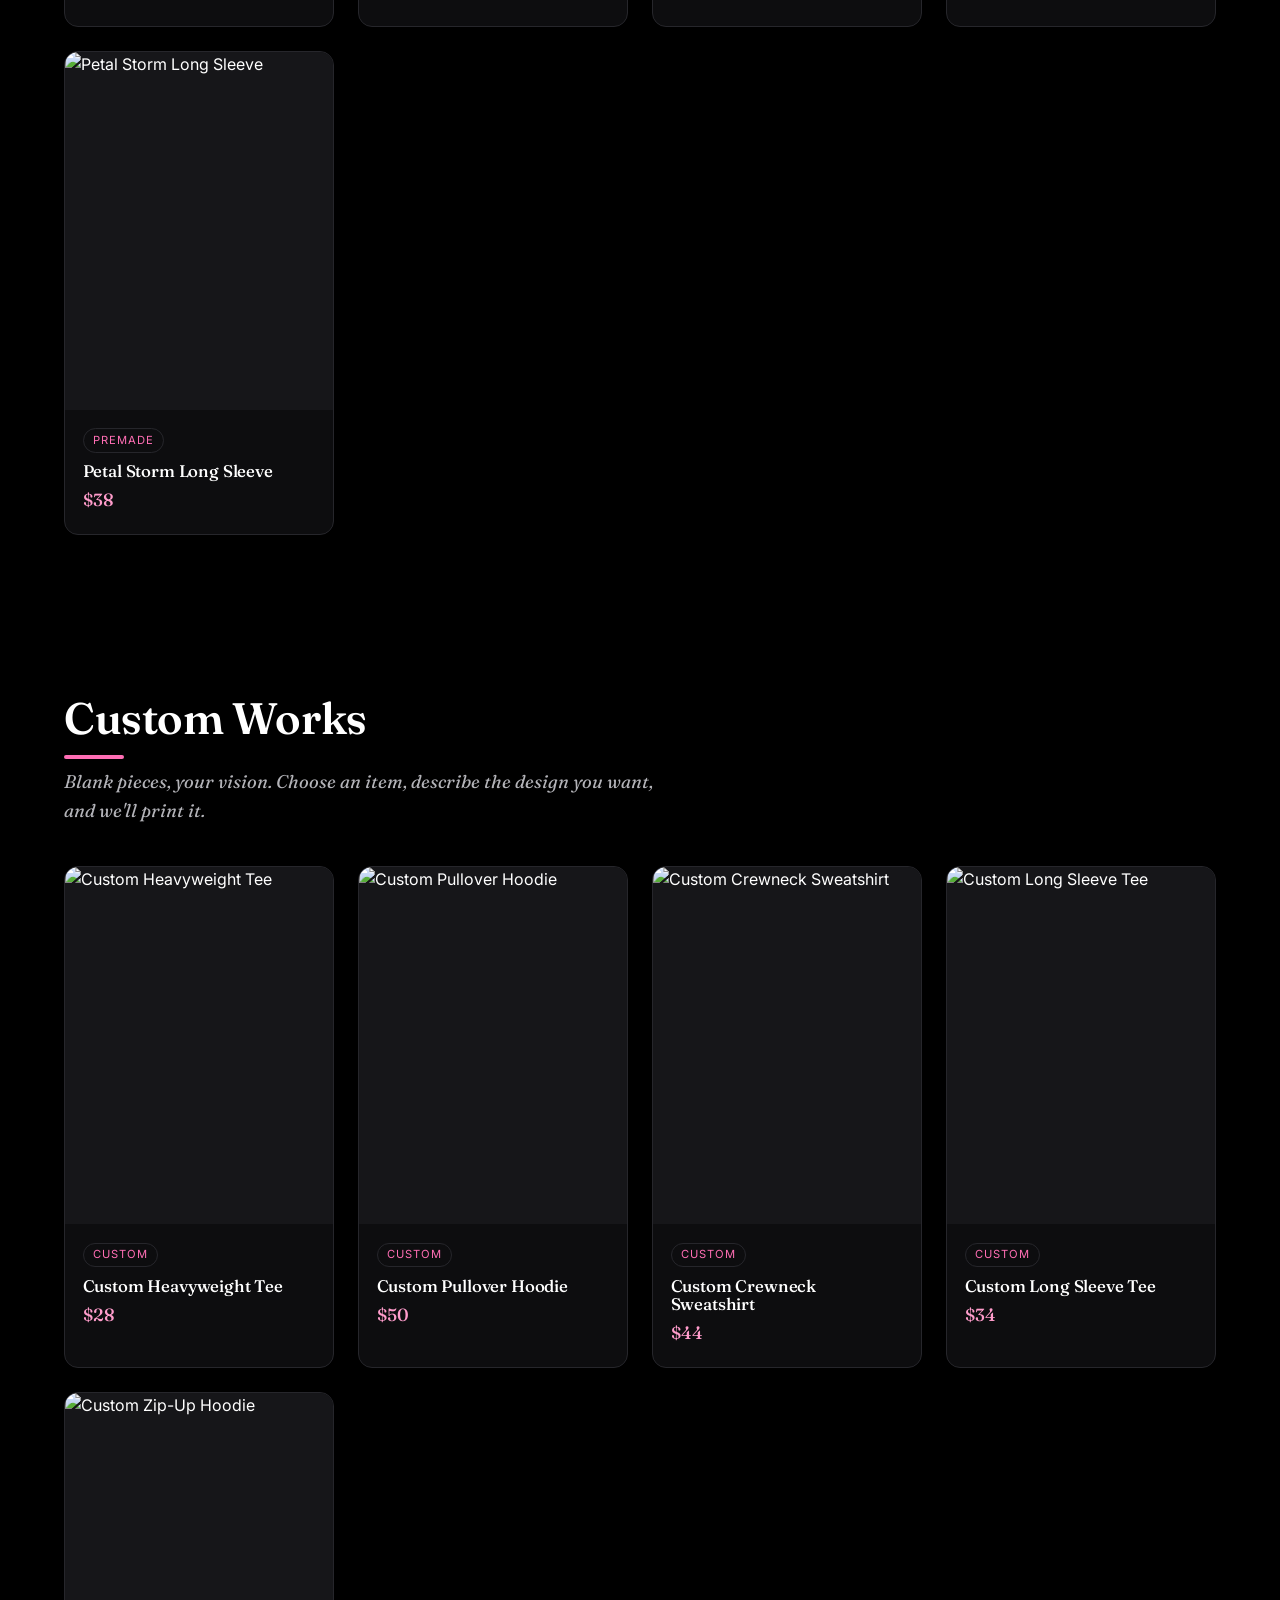
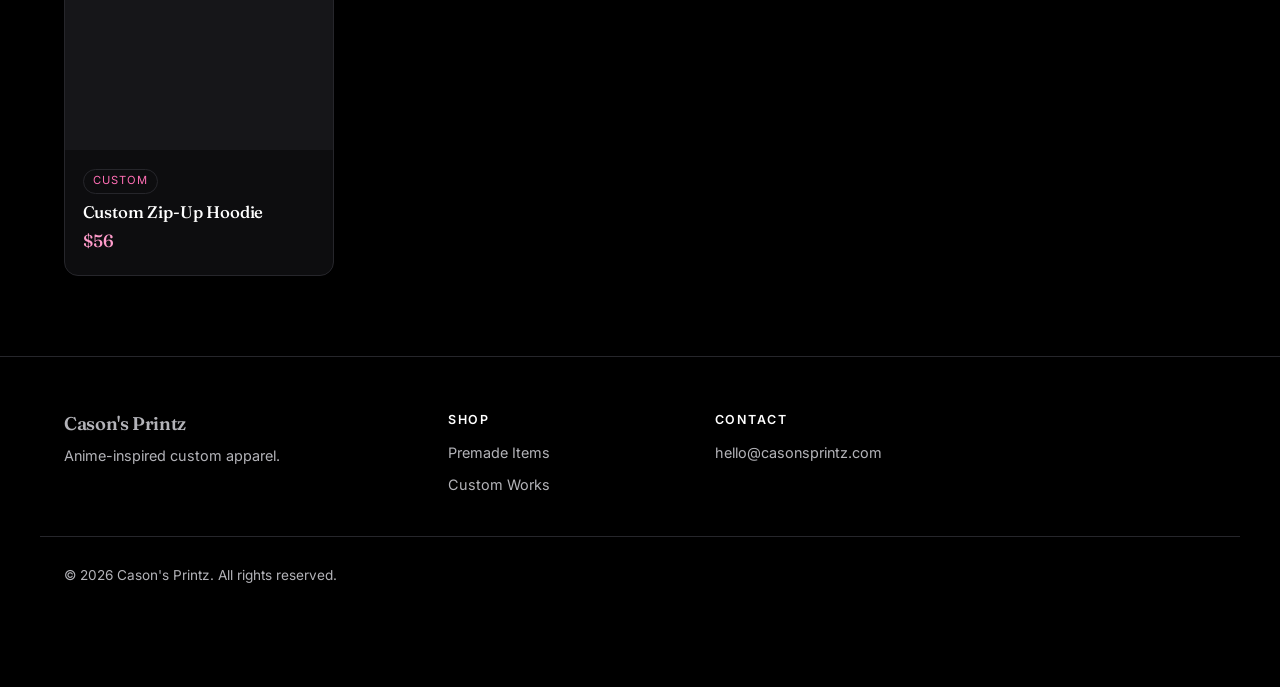
==== commit 4f2dae2f: "Add /admin content editor (Decap CMS) + data-driven site text - admin/ panel (Decap CMS) with forms " ====
--- a/index.html
+++ b/index.html
@@ -36,7 +36,7 @@
         <source srcset="images/logo.webp" type="image/webp" />
         <img src="images/logo.png" alt="Cason's Printz — Anime Inspired Apparel" class="hero-logo" width="460" height="460" />
       </picture>
-      <p class="tagline">Where anime meets the everyday. Bold prints, clean fits, and one-of-a-kind designs made just for you.</p>
+      <p class="tagline" id="hero-tagline">Where anime meets the everyday. Bold prints, clean fits, and one-of-a-kind designs made just for you.</p>
       <div class="hero-cta">
         <a href="#premade" class="btn btn-primary">Shop Premade</a>
         <a href="#custom" class="btn btn-ghost">Start a Custom</a>
@@ -49,7 +49,7 @@
     <section id="premade" class="section">
       <div class="container">
         <h2 class="section-title">Premade Items</h2>
-        <p class="section-intro">Ready-to-order pieces with anime-inspired prints already applied. Pick your size and check out.</p>
+        <p class="section-intro" id="premade-intro">Ready-to-order pieces with anime-inspired prints already applied. Pick your size and check out.</p>
         <!-- Product grid injected by js/main.js -->
         <div id="premade-grid" class="product-grid"></div>
       </div>
@@ -59,7 +59,7 @@
     <section id="custom" class="section">
       <div class="container">
         <h2 class="section-title">Custom Works</h2>
-        <p class="section-intro">Blank pieces, your vision. Choose an item, describe the design you want, and we'll print it.</p>
+        <p class="section-intro" id="custom-intro">Blank pieces, your vision. Choose an item, describe the design you want, and we'll print it.</p>
         <!-- Product grid injected by js/main.js -->
         <div id="custom-grid" class="product-grid"></div>
       </div>
@@ -88,13 +88,13 @@
         </ul>
       </div>
 
-      <div class="footer__col">
+      <div class="footer__col" id="follow-col">
         <h3 class="footer__heading">Follow</h3>
         <!-- Placeholder social links — swap the href="#" for real URLs -->
         <ul class="footer__links footer__social">
-          <li><a href="#" aria-label="Instagram (coming soon)">Instagram</a></li>
-          <li><a href="#" aria-label="TikTok (coming soon)">TikTok</a></li>
-          <li><a href="#" aria-label="X / Twitter (coming soon)">X / Twitter</a></li>
+          <li id="social-instagram-item"><a href="#" id="social-instagram" aria-label="Instagram">Instagram</a></li>
+          <li id="social-tiktok-item"><a href="#" id="social-tiktok" aria-label="TikTok">TikTok</a></li>
+          <li id="social-twitter-item"><a href="#" id="social-twitter" aria-label="X / Twitter">X / Twitter</a></li>
         </ul>
       </div>
 
@@ -102,7 +102,7 @@
         <h3 class="footer__heading">Contact</h3>
         <!-- Placeholder contact — swap for a real email -->
         <ul class="footer__links">
-          <li><a href="mailto:hello@casonsprintz.com">hello@casonsprintz.com</a></li>
+          <li><a href="mailto:hello@casonsprintz.com" id="contact-email">hello@casonsprintz.com</a></li>
         </ul>
       </div>
     </div>
@@ -112,6 +112,20 @@
     </div>
   </footer>
 
+  <!-- Netlify Identity: powers login for the /admin content editor -->
+  <script src="https://identity.netlify.com/v1/netlify-identity-widget.js"></script>
+  <script>
+    if (window.netlifyIdentity) {
+      window.netlifyIdentity.on("init", function (user) {
+        if (!user) {
+          window.netlifyIdentity.on("login", function () {
+            document.location.href = "/admin/";
+          });
+        }
+      });
+    }
+  </script>
+
   <script src="js/main.js"></script>
 </body>
 </html>
